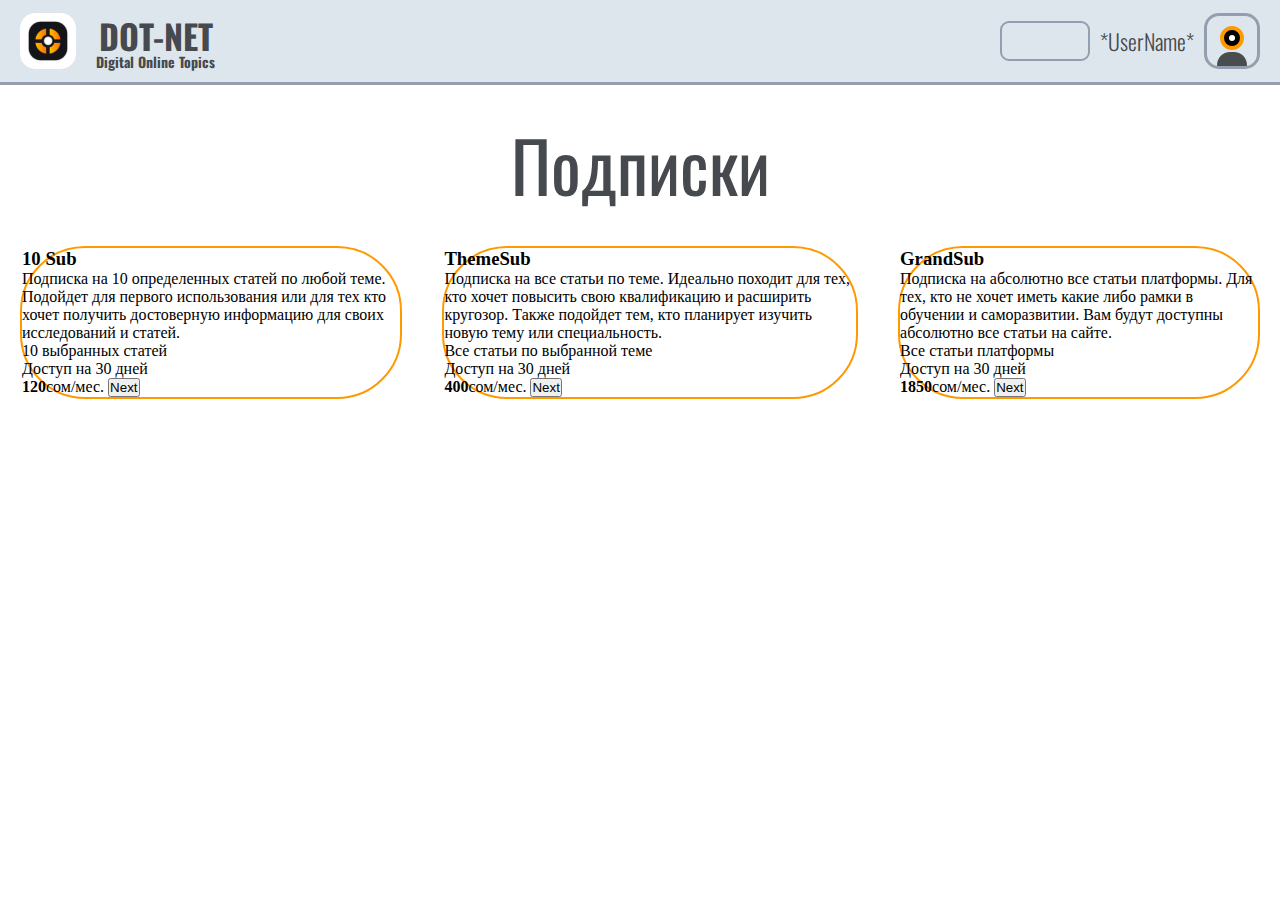
==== subscribe/index.html @ bb3495ec "start" ====
<!DOCTYPE html>
<html lang="en">
<head>
    <meta charset="UTF-8">
    <meta http-equiv="X-UA-Compatible" content="IE=edge">
    <meta name="viewport" content="width=device-width, initial-scale=1.0">
    <link rel="stylesheet" href="css/normailze.css">
    <link rel="stylesheet" href="css/style.css" id="theme-link">
    <title>DOT-NET</title>
</head>
<body>
    <header class="header">
        <div class="container container__header">
            <div class="header__left">
                <object type="image/svg+xml" data="images/DOT-NOTE new logo Trancparent with dark 2.svg">
                    <img src="images/DOT-NOTE new logo Trancparent with dark 2.png" alt="image format png"/>
                </object> 
                <h3 class="header__left_title">DOT-NET<span class="header__left_text">Digital Online Topics</span></h3>
            </div>
            <div class="header__right">
                <button id="theme-button" class="header__register"><a href="https://www.flaticon.com/ru/free-icons/" title="Луна иконки"></a></button>
                <h4 class="header__right_title">*UserName*</h4>
                <object type="image/svg+xml" data="images/Avatar.svg">
                    <img src="images/Avatar.png" alt="image format png"/>
                </object> 
            </div>
        </div>
    </header>
    <main class="main">
        <div class="container container__main">
            <div class="payment__options">
                <h1 class="main__title">Подписки</h1>
                <ul class="payment__options_list">
                    <li class="payment__options_item">
                        <div class="payment__options_block">
                            <h3 class="payment__options_title">10 Sub</h3>
                            <p class="payment__options_text">Подписка на 10 определенных статей по любой теме. Подойдет для первого использования или для тех кто хочет получить достоверную информацию для своих исследований и статей.</p>
                            <ul class="payment__options_sublist">
                                <li class="options__sublist_item">10 выбранных статей</li>
                                <li class="options__sublist_item">Доступ на 30 дней</li>
                            </ul>
                            <span class="payment__options_price"><strong>120</strong>сом/мес.</span>
                            <button class="payment__options_btn">Next</button>
                        </div>
                    </li>
                    <li class="payment__options_item">
                        <div class="payment__options_block">
                            <h3 class="payment__options_title">ThemeSub</h3>
                            <p class="payment__options_text">Подписка на все статьи по теме. 
                                Идеально походит для тех, кто хочет повысить свою квалификацию и расширить кругозор. Также подойдет тем, кто планирует изучить новую тему или специальность. </p>
                            <ul class="payment__options_sublist">
                                <li class="options__sublist_item">Все статьи по выбранной теме</li>
                                <li class="options__sublist_item">Доступ на 30 дней</li>
                            </ul>
                            <span class="payment__options_price"><strong>400</strong>сом/мес.</span>
                            <button class="payment__options_btn">Next</button>
                        </div>
                    </li>
                    <li class="payment__options_item">
                        <div class="payment__options_block">
                            <h3 class="payment__options_title">GrandSub</h3>
                            <p class="payment__options_text">Подписка на абсолютно все статьи платформы. Для тех, кто не хочет   иметь какие либо рамки в обучении и саморазвитии. Вам будут доступны абсолютно все статьи на сайте. </p>
                            <ul class="payment__options_sublist">
                                <li class="options__sublist_item">Все статьи платформы</li>
                                <li class="options__sublist_item">Доступ на 30 дней</li>
                            </ul>
                            <span class="payment__options_price"><strong>1850</strong>сом/мес.</span>
                            <button class="payment__options_btn">Next</button>
                        </div>
                    </li>
                </ul>
            </div>
        </div>
    </main>
    <script src="js/index.js"></script>
</body>
</html>
---- subscribe/css/style.css ----
@import url("https://fonts.googleapis.com/css2?family=Lato&family=Open+Sans&family=Roboto&display=swap");
@import url("https://fonts.googleapis.com/css2?family=Lato&family=Open+Sans&family=Oswald&family=Roboto&display=swap");
@import url("https://fonts.googleapis.com/css2?family=Manrope&family=Montserrat&family=Montserrat+Alternates&family=Oswald:wght@300&display=swap");
* {
  margin: 0;
  padding: 0;
  -webkit-box-sizing: border-box;
          box-sizing: border-box;
  text-decoration: none;
  list-style: none;
}

html, body {
  height: 100%;
  width: 100%;
}

.container {
  max-width: 1300px;
  padding-left: 20px;
  padding-right: 20px;
  margin: 0 auto;
}

.header {
  background: #dee6ed;
  border-bottom: 3px #939eae solid;
  position: fixed;
  width: 100%;
  padding: 10px 0;
}

.container__header {
  display: -webkit-box;
  display: -ms-flexbox;
  display: flex;
  -webkit-box-pack: justify;
      -ms-flex-pack: justify;
          justify-content: space-between;
  -webkit-box-align: center;
      -ms-flex-align: center;
          align-items: center;
}

.header__left {
  display: -webkit-box;
  display: -ms-flexbox;
  display: flex;
  -webkit-box-align: center;
      -ms-flex-align: center;
          align-items: center;
}

.header__left_title {
  font-size: 34px;
  color: #464a4e;
  font-family: "Oswald", sans-serif;
  padding-left: 20px;
  display: -webkit-box;
  display: -ms-flexbox;
  display: flex;
  -webkit-box-orient: vertical;
  -webkit-box-direction: normal;
      -ms-flex-direction: column;
          flex-direction: column;
  -webkit-box-pack: center;
      -ms-flex-pack: center;
          justify-content: center;
  -webkit-box-align: center;
      -ms-flex-align: center;
          align-items: center;
  cursor: pointer;
}

.header__left_text {
  font-size: 14px;
  font-family: "Oswald", sans-serif;
  margin-top: -10px;
}

.header__left_link {
  padding-left: 20px;
  color: #464a4e;
  font-family: "Oswald", sans-serif;
  cursor: pointer;
  font-size: 24px;
  font-weight: 300;
}

.header__right {
  display: -webkit-box;
  display: -ms-flexbox;
  display: flex;
  -webkit-box-align: center;
      -ms-flex-align: center;
          align-items: center;
  -webkit-box-pack: justify;
      -ms-flex-pack: justify;
          justify-content: space-between;
  width: 21%;
}

.header__right_title {
  color: #464a4e;
  font-size: 22px;
  font-family: "Oswald", sans-serif;
  font-weight: 300;
}

.header__register {
  width: 90px;
  height: 40px;
  font-family: "Oswald", sans-serif;
  font-size: 24px;
  border-radius: 9px;
  border: 2px solid #939eae;
  background: transparent;
  cursor: pointer;
  color: #464a4e;
}

.header__register:hover {
  border: 2px solid #ff9900;
  -webkit-transition: 0.3s;
  transition: 0.3s;
}

@media screen and (max-width: 427px) {
  .header__left > object {
    display: none;
  }
}

.main {
  padding-top: 7em;
  min-height: 100%;
}

.container__main {
  display: -webkit-box;
  display: -ms-flexbox;
  display: flex;
  -webkit-box-pack: justify;
      -ms-flex-pack: justify;
          justify-content: space-between;
  -webkit-box-align: start;
      -ms-flex-align: start;
          align-items: flex-start;
  min-height: 100%;
}

.payment__options {
  display: -webkit-box;
  display: -ms-flexbox;
  display: flex;
  -webkit-box-orient: vertical;
  -webkit-box-direction: normal;
      -ms-flex-direction: column;
          flex-direction: column;
  -webkit-box-align: center;
      -ms-flex-align: center;
          align-items: center;
}

.main__title {
  font-family: "Oswald", sans-serif;
  font-weight: 400;
  font-size: 70px;
  color: #464a4e;
}

.payment__options_list {
  display: -webkit-box;
  display: -ms-flexbox;
  display: flex;
  padding-top: 30px;
}

.payment__options_item {
  margin-right: 40px;
}

.payment__options_item:last-child {
  margin-right: 0;
}

.payment__options_block {
  border: 2px solid #ff9900;
  border-radius: 65px;
}
/*# sourceMappingURL=style.css.map */
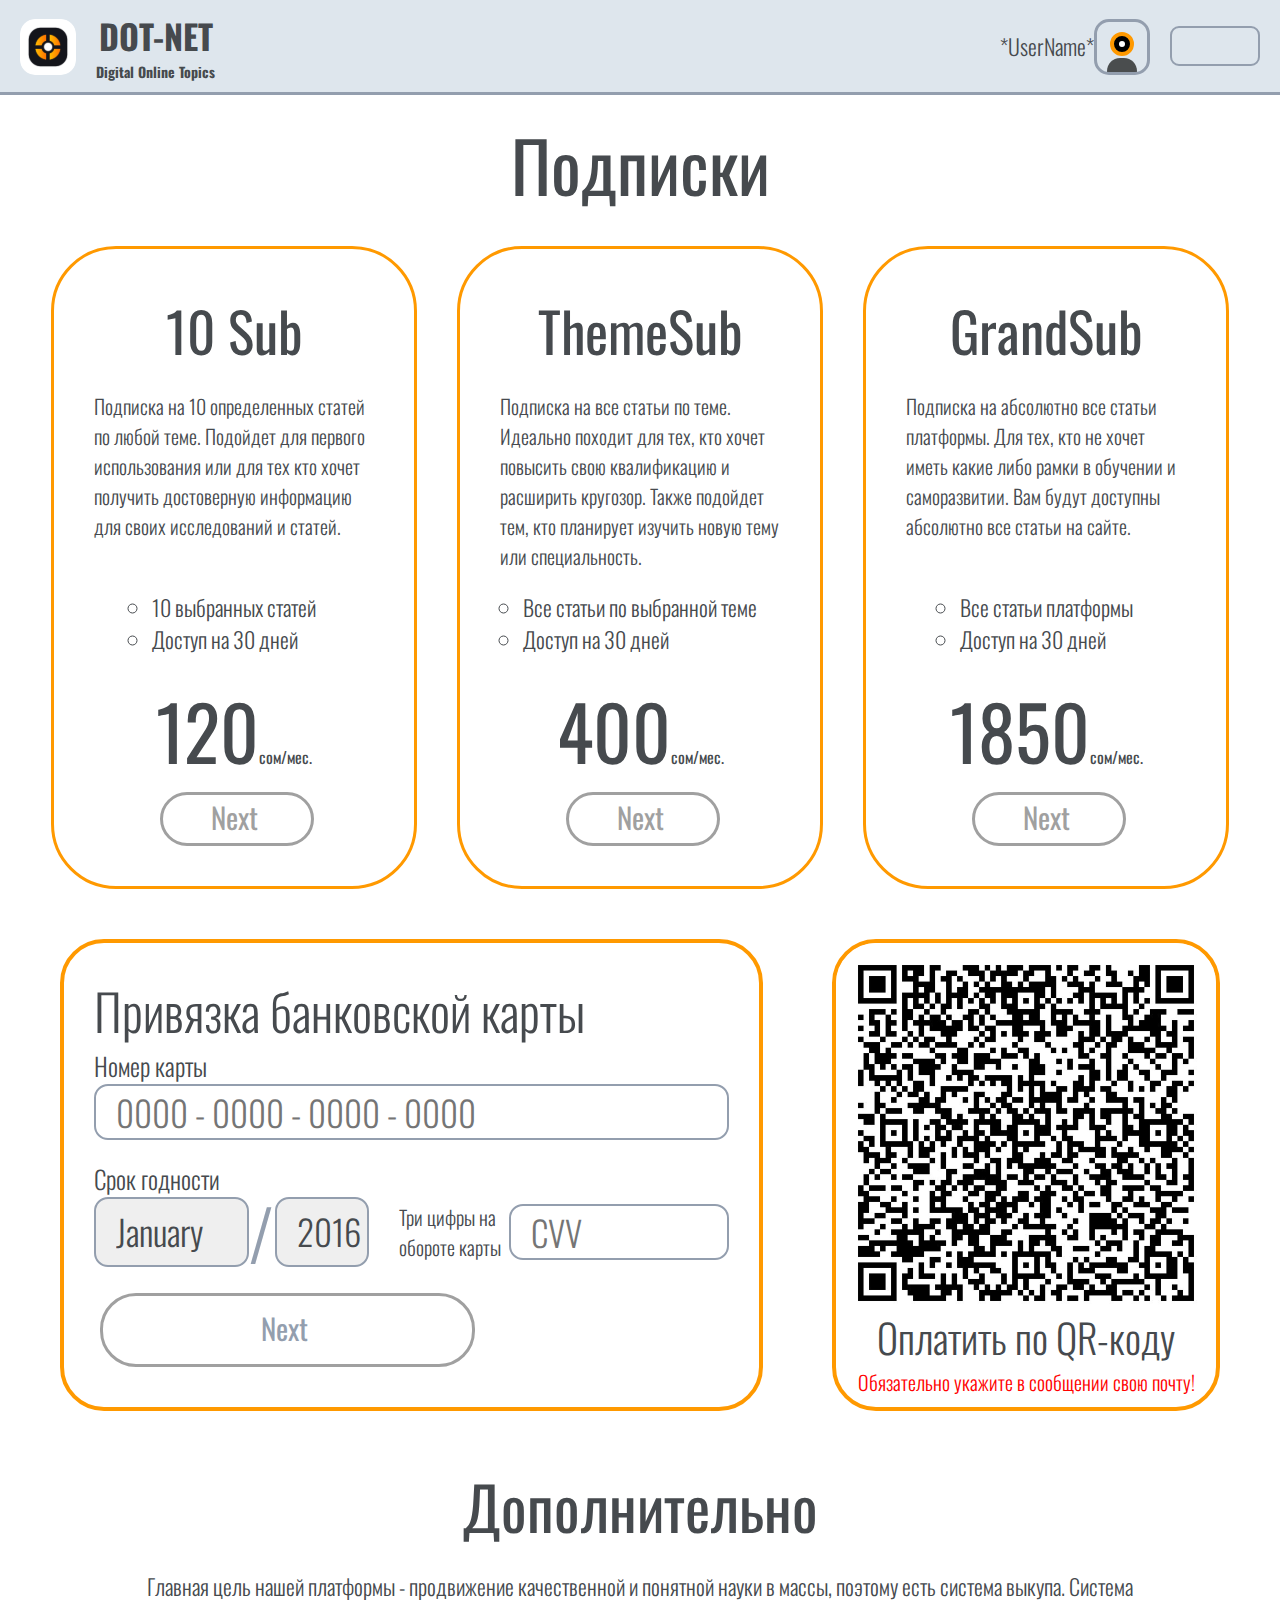
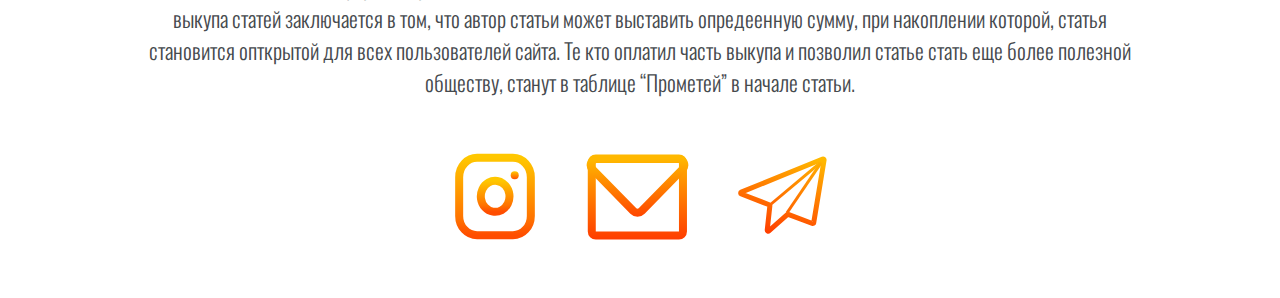
==== commit 3334ca11: "add buying page" ====
--- a/subscribe/index.html
+++ b/subscribe/index.html
@@ -12,17 +12,21 @@
     <header class="header">
         <div class="container container__header">
             <div class="header__left">
-                <object type="image/svg+xml" data="images/DOT-NOTE new logo Trancparent with dark 2.svg">
-                    <img src="images/DOT-NOTE new logo Trancparent with dark 2.png" alt="image format png"/>
-                </object> 
+                <a href="#" class="svg logo">
+                    <object type="image/svg+xml" data="images/DOT-NOTE new logo Trancparent with dark 2.svg">
+                        <img src="images/DOT-NOTE new logo Trancparent with dark 2.png" alt="image format png"/>
+                    </object> 
+                </a>
                 <h3 class="header__left_title">DOT-NET<span class="header__left_text">Digital Online Topics</span></h3>
             </div>
             <div class="header__right">
-                <button id="theme-button" class="header__register"><a href="https://www.flaticon.com/ru/free-icons/" title="Луна иконки"></a></button>
-                <h4 class="header__right_title">*UserName*</h4>
-                <object type="image/svg+xml" data="images/Avatar.svg">
-                    <img src="images/Avatar.png" alt="image format png"/>
-                </object> 
+                <a href=""><h4 class="header__right_title">*UserName*</h4></a>
+                <a href="#" class="svg">
+                    <object type="image/svg+xml" data="images/Avatar.svg">
+                        <img src="images/Avatar.png" alt="image format png"/>
+                    </object>
+                </a> 
+                <button id="theme-button" class="header__register"></button>
             </div>
         </div>
     </header>
@@ -59,10 +63,10 @@
                     <li class="payment__options_item">
                         <div class="payment__options_block">
                             <h3 class="payment__options_title">GrandSub</h3>
-                            <p class="payment__options_text">Подписка на абсолютно все статьи платформы. Для тех, кто не хочет   иметь какие либо рамки в обучении и саморазвитии. Вам будут доступны абсолютно все статьи на сайте. </p>
-                            <ul class="payment__options_sublist">
-                                <li class="options__sublist_item">Все статьи платформы</li>
-                                <li class="options__sublist_item">Доступ на 30 дней</li>
+                            <p class="payment__options_text last_text">Подписка на абсолютно все статьи платформы. Для тех, кто не хочет   иметь какие либо рамки в обучении и саморазвитии. Вам будут доступны абсолютно все статьи на сайте. </p>
+                            <ul class="payment__options_sublist last__list">
+                                <li class="options__sublist_item last__item">Все статьи платформы</li>
+                                <li class="options__sublist_item last__item">Доступ на 30 дней</li>
                             </ul>
                             <span class="payment__options_price"><strong>1850</strong>сом/мес.</span>
                             <button class="payment__options_btn">Next</button>
@@ -70,8 +74,93 @@
                     </li>
                 </ul>
             </div>
+            <div class="payment__block">
+                <div class="payment__left">
+                    <form class="credit-card">
+                        <h4 class="form__title">Привязка банковской карты</h4>
+                        <div class="form-body">
+                            <!-- Card Number -->
+                            <label class="form__label" for="card">Номер карты</label>
+                            <input type="text" class="card-number" placeholder="0000 - 0000 - 0000 - 0000">
+                            <!-- Date Field -->
+                            <label for="time-hint" class="form__label">Срок годности</label>
+                            <div class="date-field">
+                                <div class="time">
+                                    <div class="month">
+                                        <select name="Month">
+                                            <option value="january">January</option>
+                                            <option value="february">February</option>
+                                            <option value="march">March</option>
+                                            <option value="april">April</option>
+                                            <option value="may">May</option>
+                                            <option value="june">June</option>
+                                            <option value="july">July</option>
+                                            <option value="august">August</option>
+                                            <option value="september">September</option>
+                                            <option value="october">October</option>
+                                            <option value="november">November</option>
+                                            <option value="december">December</option>
+                                        </select>
+                                    </div>
+                                    <span class="line">/</span>
+                                    <div class="year">
+                                        <select name="Year">
+                                            <option value="2016">2016</option>
+                                            <option value="2017">2017</option>
+                                            <option value="2018">2018</option>
+                                            <option value="2019">2019</option>
+                                            <option value="2020">2020</option>
+                                            <option value="2021">2021</option>
+                                            <option value="2022">2022</option>
+                                            <option value="2023">2023</option>
+                                            <option value="2024">2024</option>
+                                        </select>
+                                    </div>
+                                </div>
+                                <div class="card-verification">
+                                    <p>Три цифры на обороте карты</p>
+                                    <input class="cvv-input" type="text" placeholder="CVV">
+                                </div>
+                            </div>
+                            <!-- Card Verification Field -->
+                            <!-- Buttons -->
+                            <button type="submit" class="proceed-btn">Next</button>
+                        </div>
+                    </form>
+                </div>
+                <div class="payment__right">
+                    <object class="qr-kod" type="image/svg+xml" data="images/photo_2022-03-18_18-49-09 1.svg" width="380" height="380">
+                        <img src="images/photo_2022-03-18_18-49-09 1.png" alt="qr-kod" class="payment__right_img">
+                    </object>
+                    <h3 class="payment__right_title">Оплатить по QR-коду</h3>
+                    <p class="payment__warning">Обязательно укажите в сообщении свою почту!</p>
+                </div>
+            </div>
+            <div class="optionally__block">
+                <h3 class="optionally__title">Дополнительно</h3>
+                <p class="optionally__text">Главная цель нашей платформы - продвижение качественной и понятной науки в массы, поэтому есть система выкупа. Система выкупа статей заключается в том, что автор статьи может выставить опредеенную сумму, при накоплении которой, статья становится опткрытой для всех пользователей сайта. Те кто оплатил часть выкупа и позволил статье стать еще более полезной обществу, станут в таблице “Прометей” в начале статьи.</p>
+            </div>
         </div>
     </main>
+    <footer class="footer">
+        <ul class="footer__list">
+            <li class="footer__item"><a class="svg icon" href="#">
+                <object class="social__logo" type="image/svg+xml" data="images/instagram.svg">
+                    <img src="images/instagram.png" alt="instagram" class="payment__right_img">
+                </object>
+            </a></li>
+            <li class="footer__item second__item"><a href="#" class="svg icon">
+                <object class="social__logo" type="image/svg+xml" data="images/Group 81.svg">
+                    <img src="images/Group 81.png" alt="email" class="payment__right_img">
+                </object>
+            </a></li>
+            <li class="footer__item third__item"><a href="#" class="svg icon">
+                <object class="social__logo" type="image/svg+xml" data="images/Group 97.svg">
+                    <img src="images/Group 97.png" alt="tg" class="payment__right_img">
+                </object></a>
+            </li>
+        </ul>
+    </footer>
     <script src="js/index.js"></script>
 </body>
 </html>--- a/subscribe/css/style.css
+++ b/subscribe/css/style.css
@@ -7,11 +7,10 @@
   -webkit-box-sizing: border-box;
           box-sizing: border-box;
   text-decoration: none;
-  list-style: none;
 }
 
 html, body {
-  height: 100%;
+  min-height: 100%;
   width: 100%;
 }
 
@@ -28,6 +27,7 @@
   position: fixed;
   width: 100%;
   padding: 10px 0;
+  z-index: 3;
 }
 
 .container__header {
@@ -75,7 +75,6 @@
 .header__left_text {
   font-size: 14px;
   font-family: "Oswald", sans-serif;
-  margin-top: -10px;
 }
 
 .header__left_link {
@@ -97,7 +96,7 @@
   -webkit-box-pack: justify;
       -ms-flex-pack: justify;
           justify-content: space-between;
-  width: 21%;
+  min-width: 21%;
 }
 
 .header__right_title {
@@ -107,8 +106,23 @@
   font-weight: 300;
 }
 
+a.svg {
+  position: relative;
+  display: inline-block;
+  margin-bottom: -5px;
+}
+
+a.svg:after {
+  content: "";
+  position: absolute;
+  top: 0;
+  right: 0;
+  bottom: 0;
+  left: 0;
+}
+
 .header__register {
-  width: 90px;
+  min-width: 90px;
   height: 40px;
   font-family: "Oswald", sans-serif;
   font-size: 24px;
@@ -117,6 +131,7 @@
   background: transparent;
   cursor: pointer;
   color: #464a4e;
+  margin-left: 20px;
 }
 
 .header__register:hover {
@@ -140,23 +155,27 @@
   display: -webkit-box;
   display: -ms-flexbox;
   display: flex;
-  -webkit-box-pack: justify;
-      -ms-flex-pack: justify;
-          justify-content: space-between;
-  -webkit-box-align: start;
-      -ms-flex-align: start;
-          align-items: flex-start;
-  min-height: 100%;
-}
-
-.payment__options {
-  display: -webkit-box;
-  display: -ms-flexbox;
-  display: flex;
   -webkit-box-orient: vertical;
   -webkit-box-direction: normal;
       -ms-flex-direction: column;
           flex-direction: column;
+  -webkit-box-pack: start;
+      -ms-flex-pack: start;
+          justify-content: flex-start;
+  -webkit-box-align: center;
+      -ms-flex-align: center;
+          align-items: center;
+  min-height: 100%;
+}
+
+.payment__options {
+  display: -webkit-box;
+  display: -ms-flexbox;
+  display: flex;
+  -webkit-box-orient: vertical;
+  -webkit-box-direction: normal;
+      -ms-flex-direction: column;
+          flex-direction: column;
   -webkit-box-align: center;
       -ms-flex-align: center;
           align-items: center;
@@ -174,10 +193,16 @@
   display: -ms-flexbox;
   display: flex;
   padding-top: 30px;
+  -webkit-box-pack: center;
+      -ms-flex-pack: center;
+          justify-content: center;
+  list-style: none;
 }
 
 .payment__options_item {
   margin-right: 40px;
+  border: 3px solid #ff9900;
+  border-radius: 65px;
 }
 
 .payment__options_item:last-child {
@@ -185,7 +210,714 @@
 }
 
 .payment__options_block {
-  border: 2px solid #ff9900;
-  border-radius: 65px;
+  display: -webkit-box;
+  display: -ms-flexbox;
+  display: flex;
+  -webkit-box-orient: vertical;
+  -webkit-box-direction: normal;
+      -ms-flex-direction: column;
+          flex-direction: column;
+  -webkit-box-pack: start;
+      -ms-flex-pack: start;
+          justify-content: flex-start;
+  -webkit-box-align: center;
+      -ms-flex-align: center;
+          align-items: center;
+  padding: 40px;
+}
+
+.payment__options_title {
+  font-family: "Oswald", sans-serif;
+  font-weight: 400;
+  color: #464a4e;
+  font-size: 55px;
+}
+
+.payment__options_text {
+  font-family: "Oswald", sans-serif;
+  font-weight: 300;
+  color: #464a4e;
+  font-size: 20px;
+  max-width: 280px;
+  margin-top: 20px;
+  height: 180px;
+}
+
+.payment__options_sublist {
+  margin-top: 20px;
+}
+
+.options__sublist_item {
+  font-family: "Oswald", sans-serif;
+  font-weight: 300;
+  color: #464a4e;
+  font-size: 22px;
+}
+
+.payment__options_price {
+  margin-top: 20px;
+  font-family: "Oswald", sans-serif;
+  font-weight: 400;
+  color: #464a4e;
+}
+
+.payment__options_price > strong {
+  font-family: "Oswald", sans-serif;
+  font-weight: 400;
+  color: #464a4e;
+  font-size: 75px;
+}
+
+.payment__options_btn {
+  width: 160px;
+  height: 60px;
+  border-radius: 36px;
+  font-size: 29px;
+  border-radius: 36px;
+  border: 6px solid transparent;
+  outline: none;
+  background: transparent;
+  color: #A0A0A0;
+  margin-right: 30px;
+  font-family: "Oswald", sans-serif;
+  position: relative;
+  -webkit-transition: color 0.5s, background-color 0.2s, -webkit-transform 0.2s;
+  transition: color 0.5s, background-color 0.2s, -webkit-transform 0.2s;
+  transition: color 0.5s, transform 0.2s, background-color 0.2s;
+  transition: color 0.5s, transform 0.2s, background-color 0.2s, -webkit-transform 0.2s;
+}
+
+.payment__options_btn:last-child {
+  margin-right: 0;
+}
+
+.payment__options_btn:active {
+  -webkit-transform: translateY(3px);
+          transform: translateY(3px);
+}
+
+.payment__options_btn::after, .payment__options_btn::before {
+  border-radius: 36px;
+}
+
+.payment__options_btn:hover {
+  background-color: transparent;
+  -webkit-box-shadow: none;
+          box-shadow: none;
+  color: #000;
+}
+
+.payment__options_btn::before {
+  content: "";
+  position: absolute;
+  top: 0;
+  left: 0;
+  width: 100%;
+  height: 100%;
+  border: 3px solid #A0A0A0;
+  -webkit-transition: opacity 0.3s, border 0.3s;
+  transition: opacity 0.3s, border 0.3s;
+}
+
+.payment__options_btn:hover::before {
+  opacity: 0;
+}
+
+.payment__options_btn::after {
+  content: "";
+  position: absolute;
+  top: 0;
+  left: 0;
+  width: 100%;
+  height: 100%;
+  background-color: transparent;
+  border: 3px solid #ff9900;
+  opacity: 0;
+  z-index: -1;
+  -webkit-transform: scaleX(1.1) scaleY(1.3);
+          transform: scaleX(1.1) scaleY(1.3);
+  -webkit-transition: opacity 0.3s, -webkit-transform 0.3s;
+  transition: opacity 0.3s, -webkit-transform 0.3s;
+  transition: transform 0.3s, opacity 0.3s;
+  transition: transform 0.3s, opacity 0.3s, -webkit-transform 0.3s;
+}
+
+.payment__options_btn:hover::after {
+  opacity: 1;
+  -webkit-transform: scaleX(1) scaleY(1);
+          transform: scaleX(1) scaleY(1);
+}
+
+.payment__block {
+  display: -webkit-box;
+  display: -ms-flexbox;
+  display: flex;
+  -webkit-box-pack: justify;
+      -ms-flex-pack: justify;
+          justify-content: space-between;
+  width: 100%;
+  margin-top: 50px;
+}
+
+.form__label {
+  font-size: 25px;
+  font-family: "Oswald", sans-serif;
+  font-weight: 300;
+  color: #464a4e;
+}
+
+.credit-card {
+  padding: 30px;
+  border: 4px solid #ff9900;
+  border-radius: 44px;
+  margin-left: 40px;
+  padding-bottom: 40px;
+}
+
+.form__title {
+  font-family: "Oswald", sans-serif;
+  font-weight: 300;
+  color: #464a4e;
+  font-size: 50px;
+}
+
+.card-number,
+.cvv-input,
+.month select,
+.year select {
+  font-size: 35px;
+  font-weight: 300;
+  line-height: 14px;
+  color: #464a4e;
+}
+
+.card-number,
+.month select,
+.year select {
+  font-size: 35px;
+  font-weight: 300;
+  line-height: 14px;
+  color: #464a4e;
+}
+
+.card-number,
+.cvv-details,
+.cvv-input,
+.month select,
+.year select {
+  color: #464a4e;
+  font-family: "Oswald", sans-serif;
+}
+
+.card-number {
+  width: 100%;
+  margin-bottom: 20px;
+  padding-left: 20px;
+  border: 2px solid #939eae;
+  border-radius: 14px;
+}
+
+.date-field {
+  display: -webkit-box;
+  display: -ms-flexbox;
+  display: flex;
+  -webkit-box-align: center;
+      -ms-flex-align: center;
+          align-items: center;
+}
+
+.time {
+  display: -webkit-box;
+  display: -ms-flexbox;
+  display: flex;
+  -webkit-box-align: center;
+      -ms-flex-align: center;
+          align-items: center;
+}
+
+.month select,
+.year select {
+  height: 70px;
+  margin-bottom: 20px;
+  padding-left: 20px;
+  border: 2px solid #939eae;
+  border-radius: 14px;
+  -moz-appearance: none;
+  -webkit-appearance: none;
+  line-height: 125%;
+}
+
+.line {
+  font-size: 70px;
+  font-family: "Oswald", sans-serif;
+  color: #939eae;
+  font-weight: 300;
+  margin-right: -18px;
+  margin-top: -20px;
+}
+
+.year select {
+  margin-left: 20px;
+}
+
+.card-verification {
+  margin-left: 30px;
+  display: -webkit-box;
+  display: -ms-flexbox;
+  display: flex;
+  -webkit-box-align: center;
+      -ms-flex-align: center;
+          align-items: center;
+  margin-top: -20px;
+}
+
+.card-verification > p {
+  max-width: 110px;
+  font-family: "Oswald", sans-serif;
+  color: #464a4e;
+  font-weight: 300;
+  font-size: 20px;
+}
+
+.cvv-input {
+  max-width: 220px;
+  border-radius: 14px;
+  border: 2px solid #939eae;
+  padding-left: 20px;
+}
+
+.proceed-btn {
+  width: 60%;
+  height: 80px;
+  border-radius: 36px;
+  font-size: 29px;
+  border-radius: 36px;
+  border: 6px solid transparent;
+  outline: none;
+  background: transparent;
+  color: #939eae;
+  margin-right: 30px;
+  font-family: "Oswald", sans-serif;
+  position: relative;
+  -webkit-transition: color 0.5s, background-color 0.2s, -webkit-transform 0.2s;
+  transition: color 0.5s, background-color 0.2s, -webkit-transform 0.2s;
+  transition: color 0.5s, transform 0.2s, background-color 0.2s;
+  transition: color 0.5s, transform 0.2s, background-color 0.2s, -webkit-transform 0.2s;
+}
+
+.proceed-btn:active {
+  -webkit-transform: translateY(3px);
+          transform: translateY(3px);
+}
+
+.proceed-btn::after, .proceed-btn::before {
+  border-radius: 36px;
+}
+
+.proceed-btn:hover {
+  background-color: transparent;
+  -webkit-box-shadow: none;
+          box-shadow: none;
+  color: #000;
+}
+
+.proceed-btn::before {
+  content: "";
+  position: absolute;
+  top: 0;
+  left: 0;
+  width: 100%;
+  height: 100%;
+  border: 3px solid #A0A0A0;
+  -webkit-transition: opacity 0.3s, border 0.3s;
+  transition: opacity 0.3s, border 0.3s;
+}
+
+.proceed-btn:hover::before {
+  opacity: 0;
+}
+
+.proceed-btn::after {
+  content: "";
+  position: absolute;
+  top: 0;
+  left: 0;
+  width: 100%;
+  height: 100%;
+  background-color: transparent;
+  border: 3px solid #ff9900;
+  opacity: 0;
+  z-index: -1;
+  -webkit-transform: scaleX(1.1) scaleY(1.3);
+          transform: scaleX(1.1) scaleY(1.3);
+  -webkit-transition: opacity 0.3s, -webkit-transform 0.3s;
+  transition: opacity 0.3s, -webkit-transform 0.3s;
+  transition: transform 0.3s, opacity 0.3s;
+  transition: transform 0.3s, opacity 0.3s, -webkit-transform 0.3s;
+}
+
+.proceed-btn:hover::after {
+  opacity: 1;
+  -webkit-transform: scaleX(1) scaleY(1);
+          transform: scaleX(1) scaleY(1);
+}
+
+.payment__right {
+  border: 4px solid #ff9900;
+  border-radius: 44px;
+  margin-right: 40px;
+}
+
+.payment__right_title {
+  font-family: "Oswald", sans-serif;
+  font-weight: 300;
+  color: #464a4e;
+  font-size: 40px;
+  text-align: center;
+  margin-top: -20px;
+}
+
+.payment__warning {
+  font-family: "Oswald", sans-serif;
+  font-weight: 300;
+  color: red;
+  font-size: 20px;
+  text-align: center;
+  padding-bottom: 10px;
+}
+
+.optionally__block {
+  margin-top: 50px;
+  text-align: center;
+}
+
+.optionally__title {
+  font-family: "Oswald", sans-serif;
+  font-weight: 400;
+  color: #464a4e;
+  font-size: 60px;
+}
+
+.optionally__text {
+  font-family: "Oswald", sans-serif;
+  font-weight: 300;
+  color: #464a4e;
+  font-size: 22px;
+  margin-top: 20px;
+  max-width: 1000px;
+}
+
+.footer__list {
+  display: -webkit-box;
+  display: -ms-flexbox;
+  display: flex;
+  list-style: none;
+  -webkit-box-pack: center;
+      -ms-flex-pack: center;
+          justify-content: center;
+  padding: 50px 0;
+  -webkit-box-align: center;
+      -ms-flex-align: center;
+          align-items: center;
+}
+
+.footer__item {
+  margin-right: 20px;
+}
+
+.footer__item:last-child {
+  margin-right: 0;
+}
+
+.second__item {
+  margin-top: -20px;
+  margin-left: 5px;
+}
+
+.third__item {
+  margin-top: -10px;
+}
+
+@media screen and (max-width: 1220px) {
+  .payment__options_list {
+    -ms-flex-wrap: wrap;
+        flex-wrap: wrap;
+  }
+  .payment__options_item:last-child {
+    margin-top: 30px;
+    width: 65%;
+    margin-right: 40px;
+  }
+  .last_text {
+    max-width: 600px;
+    height: 100px;
+    font-size: 25px;
+    text-align: center;
+  }
+  .last__list {
+    margin-top: 40px;
+  }
+  .last__item {
+    font-size: 28px;
+  }
+  .payment__block {
+    -webkit-box-orient: vertical;
+    -webkit-box-direction: normal;
+        -ms-flex-direction: column;
+            flex-direction: column;
+    -webkit-box-align: center;
+        -ms-flex-align: center;
+            align-items: center;
+  }
+  .payment__left {
+    width: 65%;
+    margin-right: 40px;
+  }
+  .credit-card {
+    width: 100%;
+    margin-left: 0;
+  }
+  .payment__right {
+    margin-top: 40px;
+    border: none;
+  }
+}
+
+@media screen and (max-width: 1120px) {
+  .payment__block {
+    -webkit-box-orient: horizontal;
+    -webkit-box-direction: normal;
+        -ms-flex-direction: row;
+            flex-direction: row;
+    -webkit-box-pack: center;
+        -ms-flex-pack: center;
+            justify-content: center;
+  }
+  .payment__left {
+    margin-right: 10px;
+    width: 40%;
+  }
+  .payment__right {
+    margin-right: 0;
+    margin-top: 0;
+    border: 3x solid #ff9900;
+    padding-top: 80px;
+    padding-bottom: 80px;
+    margin-left: 10px;
+  }
+  .credit-card {
+    width: 100%;
+  }
+  .date-field {
+    -webkit-box-orient: vertical;
+    -webkit-box-direction: normal;
+        -ms-flex-direction: column;
+            flex-direction: column;
+    -webkit-box-align: start;
+        -ms-flex-align: start;
+            align-items: flex-start;
+  }
+  .card-number {
+    font-size: 28px;
+  }
+  .card-verification {
+    margin-left: 0;
+    margin-top: 10px;
+  }
+  .month select {
+    width: 105%;
+  }
+  .line {
+    margin-left: 15px;
+  }
+  .year select {
+    width: 105%;
+    margin-left: 25px;
+  }
+  .proceed-btn {
+    margin-top: 20px;
+  }
+}
+
+@media screen and (max-width: 1035px) {
+  .payment__block {
+    -webkit-box-orient: vertical;
+    -webkit-box-direction: normal;
+        -ms-flex-direction: column;
+            flex-direction: column;
+  }
+  .payment__left {
+    width: 65%;
+    margin-right: 30px;
+  }
+  .payment__right {
+    padding-top: 50px;
+    padding-bottom: 50px;
+  }
+  .optionally__block {
+    margin-top: 0;
+  }
+}
+
+@media screen and (max-width: 1003px) {
+  .last__list {
+    margin-top: 80px;
+  }
+}
+
+@media screen and (max-width: 851px) {
+  .payment__options_item {
+    margin-top: 30px;
+  }
+  .payment__options_item {
+    width: 65%;
+  }
+  .payment__options_item:last-child {
+    width: 65%;
+  }
+  .payment__options_list {
+    -webkit-box-orient: vertical;
+    -webkit-box-direction: normal;
+        -ms-flex-direction: column;
+            flex-direction: column;
+    -webkit-box-align: center;
+        -ms-flex-align: center;
+            align-items: center;
+  }
+  .payment__options_text {
+    height: auto;
+  }
+  .last__list {
+    margin-top: 30px;
+  }
+}
+
+@media screen and (max-width: 665px) {
+  .payment__options_list {
+    -webkit-box-align: center;
+        -ms-flex-align: center;
+            align-items: center;
+  }
+  .payment__left {
+    width: 400px;
+    margin-right: 0;
+  }
+  .payment__options_item {
+    width: 400px;
+    margin-right: 0;
+  }
+  .payment__options_item:last-child {
+    width: 400px;
+    margin-right: 0;
+  }
+}
+
+@media screen and (max-width: 510px) {
+  .header__register {
+    min-width: 60px;
+  }
+}
+
+@media screen and (max-width: 475px) {
+  a.svg.logo {
+    display: none;
+  }
+}
+
+@media screen and (max-width: 435px) {
+  .form__title {
+    font-size: 8vw;
+  }
+  .form__label {
+    margin-top: 20px;
+  }
+  .payment__options_item {
+    width: 93%;
+  }
+  .payment__options_item:last-child {
+    width: 93%;
+  }
+  .payment__left {
+    width: 93%;
+  }
+  .card-number {
+    width: 100%;
+    height: 50px;
+  }
+  .card-number,
+  .month select,
+  .year select {
+    font-size: 5vw;
+  }
+  .month select {
+    width: 100%;
+  }
+  .line {
+    margin-left: 0;
+  }
+  .year select {
+    width: 100%;
+  }
+  .cvv-input {
+    width: 100%;
+  }
+  .proceed-btn {
+    width: 95%;
+  }
+}
+
+@media screen and (max-width: 430px) {
+  .footer__item:nth-child(odd) {
+    width: 100px;
+    height: 100px;
+  }
+  .second__item:nth-child(even) {
+    width: 130px;
+    height: 130px;
+    padding-top: 18px;
+  }
+  .footer__item:last-child {
+    margin-bottom: 10px;
+  }
+  .social__logo {
+    width: 100%;
+    height: 100%;
+  }
+}
+
+@media screen and (max-width: 420px) {
+  .header__right_title {
+    display: none;
+  }
+}
+
+@media screen and (max-width: 390px) {
+  .qr-kod {
+    max-width: 350px;
+    height: auto;
+  }
+  .optionally__title {
+    font-size: 15vw;
+  }
+  .optionally__text {
+    font-size: 6vw;
+  }
+}
+
+@media screen and (max-width: 370px) {
+  .footer__list {
+    width: 100%;
+    padding-left: 15px;
+    padding-right: 15px;
+  }
+}
+
+@media screen and (max-width: 330px) {
+  .payment__options_item {
+    margin-left: 15px;
+  }
+  .payment__left {
+    margin-left: 15px;
+  }
 }
 /*# sourceMappingURL=style.css.map */